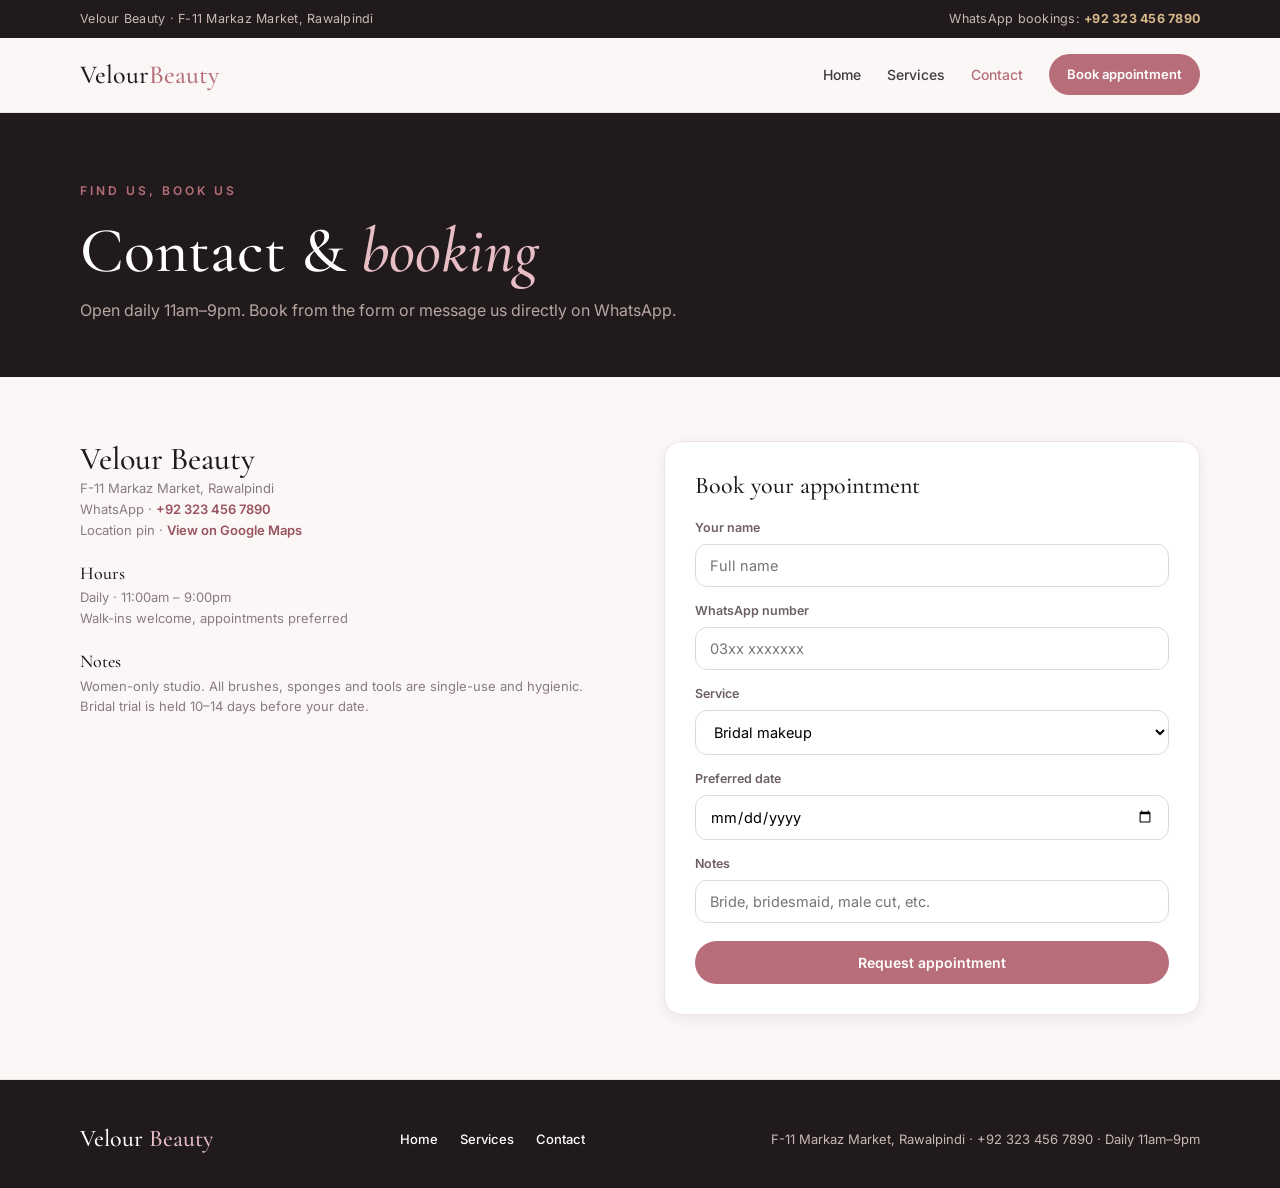
==== contact.html @ fb783fcf "Velour Beauty — premium salon site" ====
<!DOCTYPE html>
<html lang="en">
<head>
<meta charset="UTF-8" />
<meta name="viewport" content="width=device-width, initial-scale=1.0" />
<title>Contact &amp; Book — Velour Beauty Rawalpindi</title>
<meta name="description" content="Book an appointment at Velour Beauty, Rawalpindi. Message on WhatsApp or fill the form — we confirm within 30 minutes." />
<link rel="preconnect" href="https://fonts.googleapis.com" />
<link rel="preconnect" href="https://fonts.gstatic.com" crossorigin />
<link href="https://fonts.googleapis.com/css2?family=Cormorant+Garamond:ital,wght@0,400;0,500;1,400&family=Inter:wght@400;500;600;700&display=swap" rel="stylesheet" />
<link rel="stylesheet" href="css/style.css" />
</head>
<body>
<div class="sp" id="sp" aria-hidden="true"></div>
<a class="skip" href="#main">Skip to content</a>
<div class="top-bar"><div class="container"><span>Velour Beauty · F-11 Markaz Market, Rawalpindi</span><span>WhatsApp bookings: <strong>+92 323 456 7890</strong></span></div></div>
<header id="site-header">
  <div class="container nav">
    <a class="brand" href="index.html">Velour<span>Beauty</span></a>
    <nav class="nav-links" id="nav-links" aria-label="Primary">
      <a href="index.html">Home</a>
      <a href="services.html">Services</a>
      <a href="contact.html" aria-current="page">Contact</a>
      <a class="btn btn-rose" href="contact.html#book">Book appointment</a>
    </nav>
    <a class="btn btn-rose" href="contact.html#book">Book appointment</a>
    <button class="nav-toggle" id="nav-toggle" aria-expanded="false" aria-controls="nav-links" aria-label="Toggle navigation menu">
      <svg width="20" height="20" viewBox="0 0 24 24" fill="none" stroke="currentColor" stroke-width="2" stroke-linecap="round" aria-hidden="true"><line x1="3" y1="6" x2="21" y2="6"/><line x1="3" y1="12" x2="21" y2="12"/><line x1="3" y1="18" x2="21" y2="18"/></svg>
    </button>
  </div>
</header>

<main id="main">
  <section class="page-hero">
    <div class="container">
      <span class="kicker">Find us, book us</span>
      <h1>Contact &amp; <em>booking</em></h1>
      <p>Open daily 11am–9pm. Book from the form or message us directly on WhatsApp.</p>
    </div>
  </section>

  <section class="contact">
    <div class="container contact-grid">
      <div class="contact-info">
        <h2>Velour Beauty</h2>
        <p class="dish-note">F-11 Markaz Market, Rawalpindi<br />WhatsApp · <a href="https://wa.me/923234567890">+92 323 456 7890</a><br />Location pin · <a href="https://maps.app.goo.gl/velourf11" target="_blank" rel="noopener">View on Google Maps</a></p>
        <h3>Hours</h3>
        <p class="dish-note">Daily · 11:00am – 9:00pm<br />Walk-ins welcome, appointments preferred</p>
        <h3>Notes</h3>
        <p class="dish-note">Women-only studio. All brushes, sponges and tools are single-use and hygienic. Bridal trial is held 10–14 days before your date.</p>
      </div>
      <form class="appt-card booking-form" id="book">
        <h3>Book your appointment</h3>
        <div class="field">
          <label for="bname">Your name</label>
          <input id="bname" name="bname" type="text" placeholder="Full name" required />
        </div>
        <div class="field">
          <label for="bphone">WhatsApp number</label>
          <input id="bphone" name="bphone" type="tel" placeholder="03xx xxxxxxx" required />
        </div>
        <div class="field">
          <label for="bservice">Service</label>
          <select id="bservice" name="bservice">
            <option>Bridal makeup</option>
            <option>Party / engagement makeup</option>
            <option>Haircut &amp; blow-dry</option>
            <option>Hair colour &amp; highlights</option>
            <option>Facial &amp; skin treatment</option>
            <option>Nails &amp; lash extensions</option>
            <option>Academy course</option>
          </select>
        </div>
        <div class="field">
          <label for="bdate">Preferred date</label>
          <input id="bdate" name="bdate" type="date" required />
        </div>
        <div class="field">
          <label for="bnote">Notes</label>
          <input id="bnote" name="bnote" type="text" placeholder="Bride, bridesmaid, male cut, etc." />
        </div>
        <button class="btn btn-rose btn-block" type="submit">Request appointment</button>
        <p class="form-note" id="form-note" hidden>Done — we'll confirm your slot on WhatsApp within 30 minutes.</p>
      </form>
    </div>
  </section>
</main>

<footer>
  <div class="container foot">
    <div class="f-brand">Velour <span>Beauty</span></div>
    <div class="f-links"><a href="index.html">Home</a><a href="services.html">Services</a><a href="contact.html">Contact</a></div>
    <p>F-11 Markaz Market, Rawalpindi · <a href="https://wa.me/923234567890">+92 323 456 7890</a> · Daily 11am–9pm</p>
  </div>
</footer>
<script src="js/main.js"></script>
</body>
</html>
---- css/style.css ----
:root{
  --rose:#B76E79;
  --rose-dark:#99535E;
  --rose-soft:#F9EDEF;
  --ink:#211A1C;
  --ink2:#2E2427;
  --muted:#8A7B7F;
  --bg:#FBF7F6;
  --card:#fff;
  --line:#EFE3E4;
  --champagne:#D8B98C;
  --shadow-sm:0 4px 14px rgba(33,26,28,.07);
  --shadow-lg:0 30px 70px rgba(60,20,30,.4);
  --radius:18px;
  --serif:"Cormorant Garamond",Georgia,serif;
  --sans:"Inter",system-ui,sans-serif;
}
*{margin:0;padding:0;box-sizing:border-box}
html{scroll-behavior:smooth}
body{font-family:var(--sans);color:var(--ink);background:var(--bg);line-height:1.6;-webkit-font-smoothing:antialiased}
a{color:inherit;text-decoration:none}
img{max-width:100%;display:block}
svg{vertical-align:middle}
.container{width:min(1120px,92vw);margin:0 auto}
.skip{position:absolute;left:-999px;top:0;background:var(--rose);color:#fff;padding:10px 16px;z-index:99}
.skip:focus{left:0}
.sp{position:fixed;inset:0;background:var(--bg);z-index:998}
.sp.go{opacity:0;pointer-events:none;transition:.4s}

::selection{background:var(--rose);color:#fff}
h1,h2,h3{font-family:var(--serif);font-weight:500;line-height:1.15}
h1{font-size:clamp(38px,5.5vw,64px)}
h2{font-size:clamp(26px,3.4vw,40px)}
h3{font-size:20px}
em{font-style:italic;color:var(--rose)}
.btn{display:inline-flex;align-items:center;gap:8px;border:none;cursor:pointer;font-family:var(--sans);font-weight:600;font-size:14px;padding:13px 24px;border-radius:999px;transition:.25s;white-space:nowrap}
.btn-rose{background:var(--rose);color:#fff}
.btn-rose:hover{background:var(--rose-dark);transform:translateY(-1px)}
.btn-soft{background:var(--rose-soft);color:var(--rose-dark)}
.btn-soft:hover{background:var(--rose);color:#fff}
.btn-ghost-light{background:transparent;color:#fff;border:1px solid rgba(255,255,255,.35)}
.btn-ghost-light:hover{border-color:#fff}
.btn-solid{background:var(--ink);color:#fff}
.btn-solid:hover{background:var(--ink2)}
.btn-lg{padding:15px 34px;font-size:15px}
.btn-block{width:100%;justify-content:center;margin-top:4px}

.top-bar{background:var(--ink);color:#c9b8b4;font-size:12.5px;letter-spacing:.02em}
.top-bar .container{display:flex;justify-content:space-between;padding:9px 0;flex-wrap:wrap;gap:4px}
.top-bar strong{color:var(--champagne)}

header{position:sticky;top:0;z-index:50;background:rgba(251,247,246,.92);backdrop-filter:blur(10px);border-bottom:1px solid var(--line)}
.nav{display:flex;align-items:center;justify-content:space-between;padding:16px 0;flex-wrap:wrap}
.brand{font-family:var(--serif);font-size:26px;font-weight:500}
.brand span{color:var(--rose)}
.nav-links{display:flex;align-items:center;gap:26px;font-size:14px;font-weight:500}
.nav-links a:not(.btn){color:var(--ink);opacity:.85}
.nav-links a:not(.btn):hover,.nav-links a[aria-current=page]{color:var(--rose);opacity:1}
.nav-links .btn{padding:10px 18px;font-size:13px}
.nav > .btn-rose{display:none}
.nav-toggle{display:none;background:none;border:none;cursor:pointer;color:var(--ink)}

main{overflow:hidden}
.hero{position:relative;background:var(--ink);color:#fff;padding:80px 0 96px}
.hero-fx{position:absolute;inset:0;pointer-events:none}
.hero-fx .ring{position:absolute;right:-140px;top:-160px;width:520px;height:520px;border:1px solid rgba(183,110,121,.22);border-radius:50%}
.hero-fx .orb{position:absolute;border-radius:50%;filter:blur(70px)}
.hero-fx .o1{width:420px;height:420px;right:-120px;bottom:-160px;background:radial-gradient(circle,rgba(183,110,121,.3),transparent 65%)}
.hero-fx .o2{width:300px;height:300px;left:-140px;top:40px;background:radial-gradient(circle,rgba(216,185,140,.16),transparent 65%)}
.hero-fx .o3{width:240px;height:240px;left:55%;top:-60px;background:radial-gradient(circle,rgba(183,110,121,.14),transparent 65%)}
.hero-grid{position:relative;display:grid;grid-template-columns:1fr .95fr;gap:56px;align-items:center}
.kicker{display:inline-block;font-size:12px;letter-spacing:.25em;text-transform:uppercase;font-weight:600;color:var(--rose)}
.hero h1{margin:18px 0 18px}
.hero h1 em{color:#e8bec6}
.hero p{color:#cfbdb9;font-size:16px;max-width:540px}
.hero-note{margin-top:16px;font-size:13.5px;color:#b8a6a2}
.hero-note a{color:var(--champagne);font-weight:600}
.hero-actions{display:flex;gap:14px;margin-top:30px;flex-wrap:wrap}
.rise{opacity:0;transform:translateY(26px)}
.rise.in{opacity:1;transform:none;transition:.7s cubic-bezier(.2,.7,.2,1);transition-delay:var(--d,0s)}

.band{padding:72px 0}
.sec-head{margin-bottom:36px;max-width:640px}
.sec-head h2{margin-top:12px}
.sec-head p{margin-top:12px;color:var(--muted)}
.grid3{display:grid;grid-template-columns:repeat(3,1fr);gap:20px}
.card{background:var(--card);border:1px solid var(--line);border-radius:var(--radius);padding:28px;box-shadow:var(--shadow-sm)}
.card .ico{font-size:30px;margin-bottom:10px}
.card h3{margin-bottom:8px}
.card p{color:var(--muted);font-size:14.5px}

.menu-tease{background:var(--ink);color:#fff;padding:72px 0}
.menu-tease .kicker{color:#e8bec6}
.menu-tease .sec-head p{color:#b8a6a2}
.menu-tease h2{color:#fff}
.menu-tease h2 em{color:#e8bec6}
.dish{display:flex;justify-content:space-between;align-items:baseline;gap:20px;padding:18px 0;border-bottom:1px solid var(--line)}
.menu-tease .dish{border-color:#33282b}
.menu-tease h3,.menu-section h3{font-size:21px}
.dish-note{font-size:13px;color:var(--muted)}
.menu-tease .dish-note{color:#b8a6a2}
.price{font-family:var(--serif);color:var(--rose);font-size:20px;white-space:nowrap}
.menu-tease .price{color:#e8bec6}
.menu-cta{margin-top:32px;text-align:center}

.reserve{background:var(--rose-soft);padding:60px 0}
.reserve-flex{display:flex;align-items:center;justify-content:space-between;gap:28px;flex-wrap:wrap}
.reserve h2{margin:8px 0 8px}
.reserve p{color:#8f6f74;max-width:480px;font-size:15px}

.page-hero{background:var(--ink);color:#fff;padding:64px 0 54px}
.page-hero h1{margin-top:12px}
.page-hero h1 em{color:#e8bec6}
.page-hero p{margin-top:10px;color:#b8a6a2}
.menu-section{padding:60px 0}
.menu-section .container{display:grid;grid-template-columns:1fr 1fr;gap:36px 48px}
.menu-col h2{font-size:25px;margin-bottom:14px;color:var(--rose-dark)}
.menu-section .menu-cta{grid-column:1/-1}

.contact{padding:64px 0}
.contact-grid{display:grid;grid-template-columns:1fr 1fr;gap:48px;align-items:start}
.contact-info h2{font-size:32px}
.contact-info h3{font-size:18px;margin:22px 0 4px}
.contact-info .dish-note a{color:var(--rose-dark);font-weight:600}
.appt-card{background:var(--card);border:1px solid var(--line);border-radius:var(--radius);box-shadow:var(--shadow-sm);padding:30px}
.appt-card h3{font-size:24px;margin-bottom:18px}
.field{margin-bottom:14px}
.field label{display:block;font-size:12.5px;font-weight:600;margin-bottom:6px;color:#6d5f62}
.field input,.field select{width:100%;padding:12px 14px;border:1px solid #e3d8d9;border-radius:12px;font-family:var(--sans);font-size:14.5px;background:#fff}
.field input:focus,.field select:focus{outline:2px solid var(--rose);outline-offset:1px;border-color:var(--rose)}
.form-note{margin-top:12px;font-size:13px;color:var(--rose-dark);font-weight:500}

footer{border-top:1px solid var(--line);background:var(--ink);color:#c9b8b4;padding:40px 0 30px}
.foot{display:flex;align-items:center;justify-content:space-between;gap:14px;flex-wrap:wrap;font-size:13px}
.f-brand{font-family:var(--serif);font-size:24px;color:#fff;font-weight:500}
.f-brand span{color:#e8bec6}
.f-links{display:flex;gap:22px;font-weight:500;color:#fff}
.f-links a:hover{color:#e8bec6}
.foot p a:hover{color:#e8bec6}

@media(max-width:900px){
  .grid3{grid-template-columns:1fr}
  .hero-grid,.contact-grid{grid-template-columns:1fr}
  .menu-section .container{grid-template-columns:1fr}
  .nav-toggle{display:block}
  .nav-links{display:none;position:absolute;top:100%;left:0;right:0;background:var(--bg);flex-direction:column;gap:6px;padding:14px 24px 22px;border-bottom:1px solid var(--line);box-shadow:var(--shadow-sm)}
  .nav-links.open{display:flex}
  .nav-links .btn{width:100%;justify-content:center;margin-top:6px}
  .nav > .btn-rose{display:none}
}
@media(max-width:520px){
  .hero{padding:56px 0 64px}
  .reserve-flex{flex-direction:column;align-items:flex-start}
  .top-bar .container{justify-content:center;text-align:center}
}
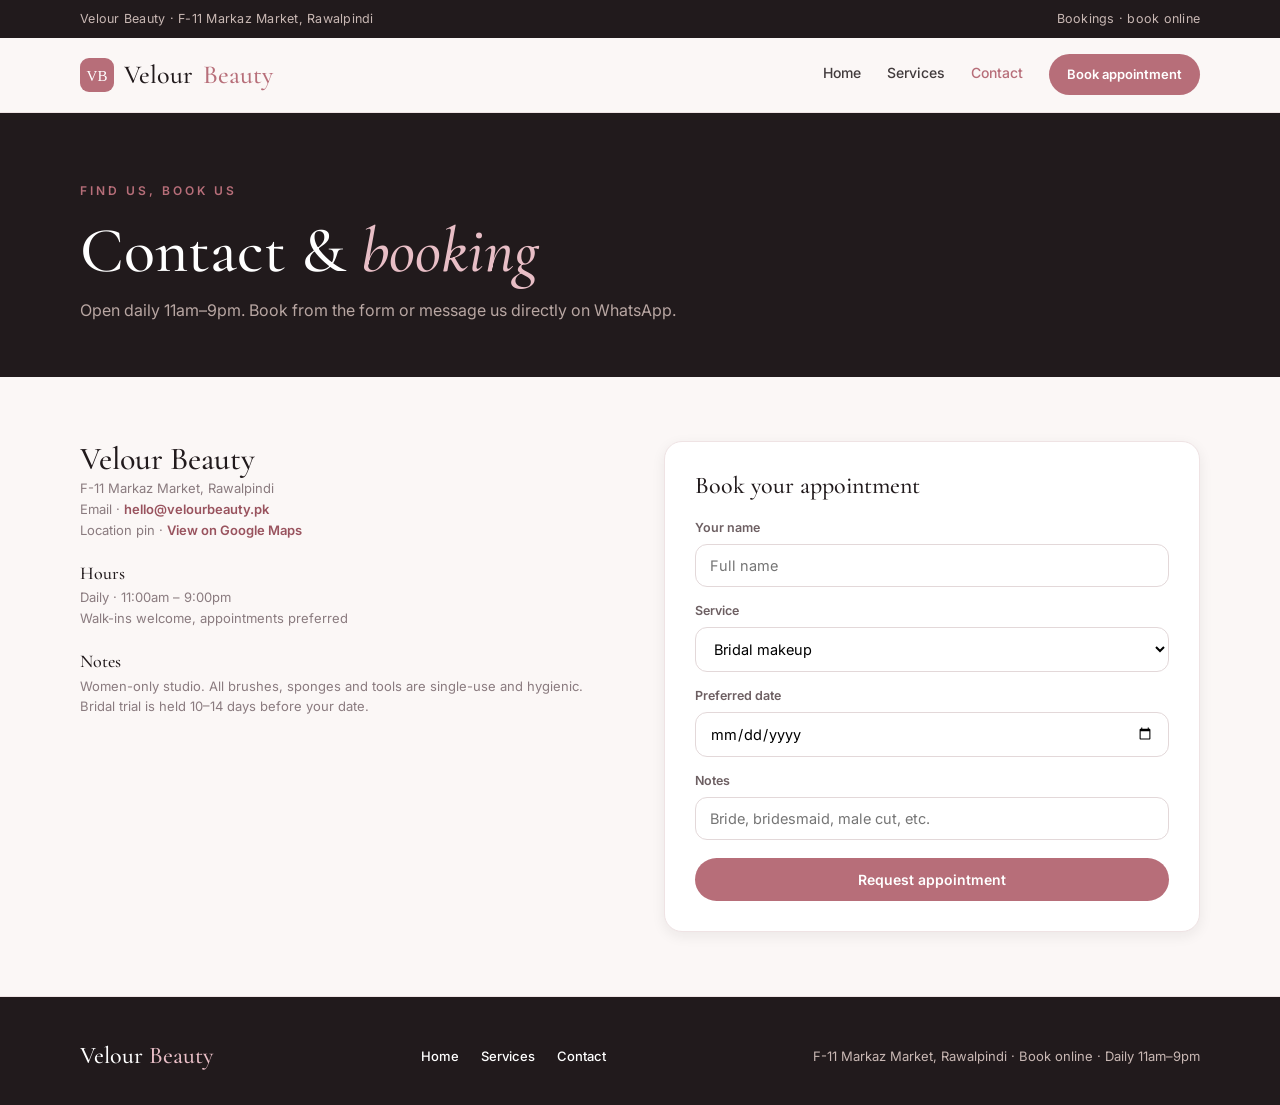
==== commit b8a99185: "Remove phone numbers; add brand logo + header animations" ====
--- a/contact.html
+++ b/contact.html
@@ -4,7 +4,7 @@
 <meta charset="UTF-8" />
 <meta name="viewport" content="width=device-width, initial-scale=1.0" />
 <title>Contact &amp; Book — Velour Beauty Rawalpindi</title>
-<meta name="description" content="Book an appointment at Velour Beauty, Rawalpindi. Message on WhatsApp or fill the form — we confirm within 30 minutes." />
+<meta name="description" content="Book an appointment at Velour Beauty, Rawalpindi. Fill the form — we confirm within 30 minutes — we confirm within 30 minutes." />
 <link rel="preconnect" href="https://fonts.googleapis.com" />
 <link rel="preconnect" href="https://fonts.gstatic.com" crossorigin />
 <link href="https://fonts.googleapis.com/css2?family=Cormorant+Garamond:ital,wght@0,400;0,500;1,400&family=Inter:wght@400;500;600;700&display=swap" rel="stylesheet" />
@@ -13,10 +13,10 @@
 <body>
 <div class="sp" id="sp" aria-hidden="true"></div>
 <a class="skip" href="#main">Skip to content</a>
-<div class="top-bar"><div class="container"><span>Velour Beauty · F-11 Markaz Market, Rawalpindi</span><span>WhatsApp bookings: <strong>+92 323 456 7890</strong></span></div></div>
+<div class="top-bar"><div class="container"><span>Velour Beauty · F-11 Markaz Market, Rawalpindi</span><span>Bookings · <a href="contact.html#book">book online</a></span></div></div>
 <header id="site-header">
   <div class="container nav">
-    <a class="brand" href="index.html">Velour<span>Beauty</span></a>
+    <a class="brand" href="index.html"><svg class="logo" width="34" height="34" viewBox="0 0 34 34" aria-hidden="true"><rect width="34" height="34" rx="9" fill="#B76E79"/><text x="17" y="23" text-anchor="middle" font-family="Georgia,serif" font-size="15" fill="#fff">VB</text></svg>Velour<span>Beauty</span></a>
     <nav class="nav-links" id="nav-links" aria-label="Primary">
       <a href="index.html">Home</a>
       <a href="services.html">Services</a>
@@ -43,7 +43,7 @@
     <div class="container contact-grid">
       <div class="contact-info">
         <h2>Velour Beauty</h2>
-        <p class="dish-note">F-11 Markaz Market, Rawalpindi<br />WhatsApp · <a href="https://wa.me/923234567890">+92 323 456 7890</a><br />Location pin · <a href="https://maps.app.goo.gl/velourf11" target="_blank" rel="noopener">View on Google Maps</a></p>
+        <p class="dish-note">F-11 Markaz Market, Rawalpindi<br />Email · <a href="mailto:hello@velourbeauty.pk">hello@velourbeauty.pk</a><br />Location pin · <a href="https://maps.app.goo.gl/velourf11" target="_blank" rel="noopener">View on Google Maps</a></p>
         <h3>Hours</h3>
         <p class="dish-note">Daily · 11:00am – 9:00pm<br />Walk-ins welcome, appointments preferred</p>
         <h3>Notes</h3>
@@ -55,11 +55,7 @@
           <label for="bname">Your name</label>
           <input id="bname" name="bname" type="text" placeholder="Full name" required />
         </div>
-        <div class="field">
-          <label for="bphone">WhatsApp number</label>
-          <input id="bphone" name="bphone" type="tel" placeholder="03xx xxxxxxx" required />
-        </div>
-        <div class="field">
+                <div class="field">
           <label for="bservice">Service</label>
           <select id="bservice" name="bservice">
             <option>Bridal makeup</option>
@@ -90,7 +86,7 @@
   <div class="container foot">
     <div class="f-brand">Velour <span>Beauty</span></div>
     <div class="f-links"><a href="index.html">Home</a><a href="services.html">Services</a><a href="contact.html">Contact</a></div>
-    <p>F-11 Markaz Market, Rawalpindi · <a href="https://wa.me/923234567890">+92 323 456 7890</a> · Daily 11am–9pm</p>
+    <p>F-11 Markaz Market, Rawalpindi · <a href="contact.html#book">Book online</a> · Daily 11am–9pm</p>
   </div>
 </footer>
 <script src="js/main.js"></script>
--- a/css/style.css
+++ b/css/style.css
@@ -49,20 +49,28 @@
 .top-bar .container{display:flex;justify-content:space-between;padding:9px 0;flex-wrap:wrap;gap:4px}
 .top-bar strong{color:var(--champagne)}
 
-header{position:sticky;top:0;z-index:50;background:rgba(251,247,246,.92);backdrop-filter:blur(10px);border-bottom:1px solid var(--line)}
+header{position:sticky;top:0;z-index:50;background:rgba(251,247,246,.92);backdrop-filter:blur(10px);border-bottom:1px solid var(--line);animation:navIn .7s cubic-bezier(.2,.7,.2,1) both}
+@keyframes navIn{from{transform:translateY(-100%);opacity:0}to{transform:none;opacity:1}}
 .nav{display:flex;align-items:center;justify-content:space-between;padding:16px 0;flex-wrap:wrap}
-.brand{font-family:var(--serif);font-size:26px;font-weight:500}
+.brand{font-family:var(--serif);font-size:26px;font-weight:500;display:flex;align-items:center;gap:10px}
+.brand .logo{width:34px;height:34px;flex:none;animation:logoPop .6s .25s cubic-bezier(.34,1.56,.64,1) both}
+@keyframes logoPop{from{opacity:0;transform:scale(.4) rotate(-14deg)}to{opacity:1;transform:none}}
 .brand span{color:var(--rose)}
 .nav-links{display:flex;align-items:center;gap:26px;font-size:14px;font-weight:500}
-.nav-links a:not(.btn){color:var(--ink);opacity:.85}
+.nav-links a:not(.btn){color:var(--ink);opacity:.85;position:relative;padding-bottom:3px}
+.nav-links a:not(.btn)::after{content:"";position:absolute;left:0;bottom:0;width:0;height:1px;background:var(--rose);transition:width .3s ease}
+.nav-links a:not(.btn):hover::after{width:100%}
 .nav-links a:not(.btn):hover,.nav-links a[aria-current=page]{color:var(--rose);opacity:1}
 .nav-links .btn{padding:10px 18px;font-size:13px}
 .nav > .btn-rose{display:none}
 .nav-toggle{display:none;background:none;border:none;cursor:pointer;color:var(--ink)}
 
 main{overflow:hidden}
-.hero{position:relative;background:var(--ink);color:#fff;padding:80px 0 96px}
+.hero{position:relative;background:var(--ink);color:#fff;padding:96px 0 112px;overflow:hidden}
+.hero-img{position:absolute;inset:0;width:100%;height:100%;object-fit:cover;animation:herozoom 14s ease-out forwards}
+.hero-shade{position:absolute;inset:0;background:linear-gradient(100deg,rgba(33,26,28,.92) 0%,rgba(33,26,28,.76) 42%,rgba(33,26,28,.42) 100%)}
 .hero-fx{position:absolute;inset:0;pointer-events:none}
+@keyframes herozoom{from{transform:scale(1.08)}to{transform:scale(1)}}
 .hero-fx .ring{position:absolute;right:-140px;top:-160px;width:520px;height:520px;border:1px solid rgba(183,110,121,.22);border-radius:50%}
 .hero-fx .orb{position:absolute;border-radius:50%;filter:blur(70px)}
 .hero-fx .o1{width:420px;height:420px;right:-120px;bottom:-160px;background:radial-gradient(circle,rgba(183,110,121,.3),transparent 65%)}
@@ -79,6 +87,14 @@
 .rise{opacity:0;transform:translateY(26px)}
 .rise.in{opacity:1;transform:none;transition:.7s cubic-bezier(.2,.7,.2,1);transition-delay:var(--d,0s)}
 
+.gallery{padding:72px 0 80px}
+.gal{display:grid;grid-template-columns:1fr 1fr 1fr;grid-auto-rows:230px;gap:16px}
+.gal figure{margin:0;border-radius:var(--radius);overflow:hidden;position:relative}
+.gal img{width:100%;height:100%;object-fit:cover;transition:transform .6s ease}
+.gal figure:hover img{transform:scale(1.05)}
+.gal .tall{grid-row:span 2}
+.gal .wide{grid-column:span 2}
+
 .band{padding:72px 0}
 .sec-head{margin-bottom:36px;max-width:640px}
 .sec-head h2{margin-top:12px}
@@ -94,7 +110,10 @@
 .menu-tease .sec-head p{color:#b8a6a2}
 .menu-tease h2{color:#fff}
 .menu-tease h2 em{color:#e8bec6}
-.dish{display:flex;justify-content:space-between;align-items:baseline;gap:20px;padding:18px 0;border-bottom:1px solid var(--line)}
+.dish{display:flex;align-items:center;gap:16px;padding:14px 0;border-bottom:1px solid var(--line)}
+.dish img{width:88px;height:72px;object-fit:cover;border-radius:12px;flex:none}
+.dish > div{flex:1;min-width:0}
+.dish .price{margin-left:auto}
 .menu-tease .dish{border-color:#33282b}
 .menu-tease h3,.menu-section h3{font-size:21px}
 .dish-note{font-size:13px;color:var(--muted)}
@@ -142,6 +161,9 @@
   .grid3{grid-template-columns:1fr}
   .hero-grid,.contact-grid{grid-template-columns:1fr}
   .menu-section .container{grid-template-columns:1fr}
+  .gal{grid-template-columns:1fr 1fr;grid-auto-rows:200px}
+  .gal .tall{grid-row:auto}
+  .gal .wide{grid-column:span 2}
   .nav-toggle{display:block}
   .nav-links{display:none;position:absolute;top:100%;left:0;right:0;background:var(--bg);flex-direction:column;gap:6px;padding:14px 24px 22px;border-bottom:1px solid var(--line);box-shadow:var(--shadow-sm)}
   .nav-links.open{display:flex}
